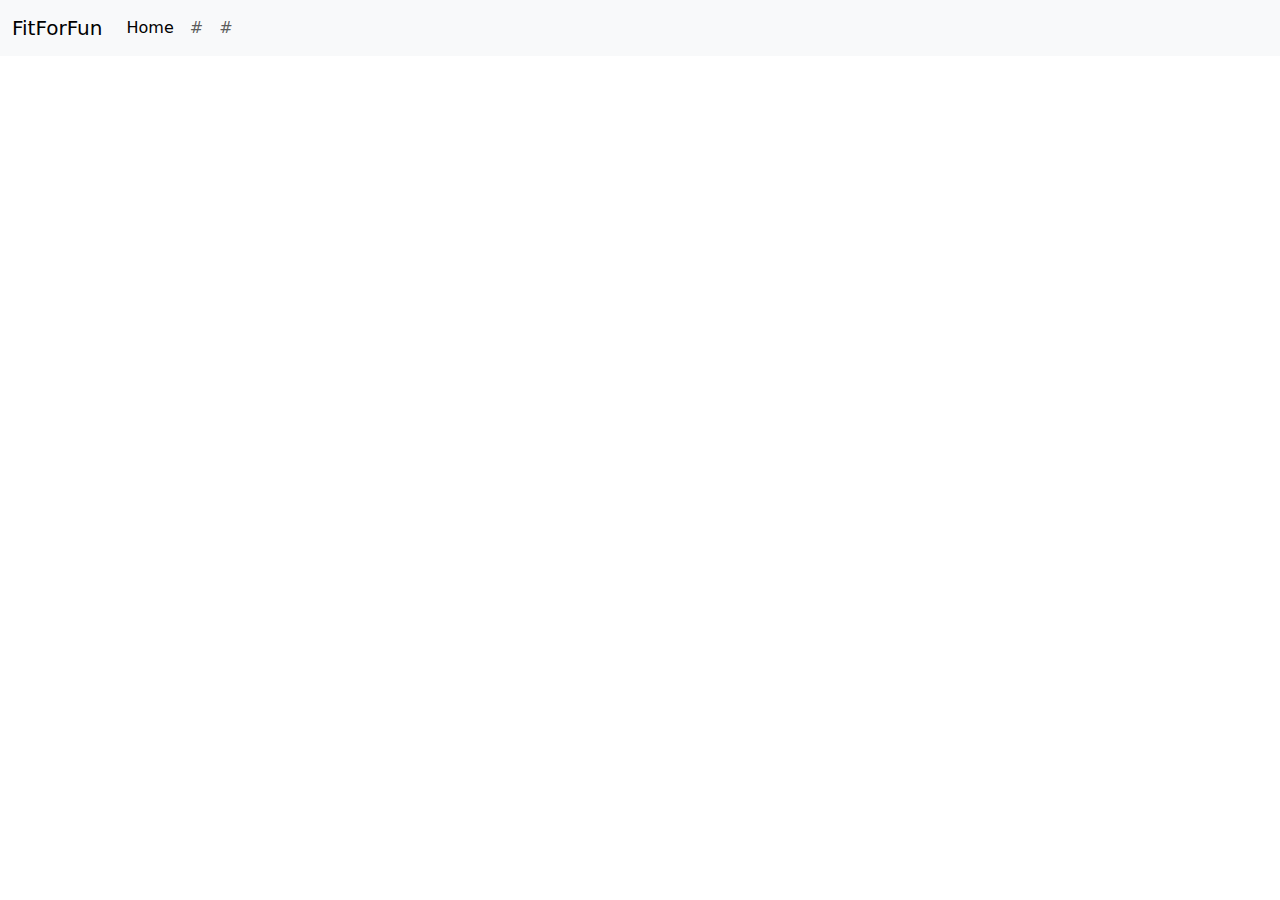
==== home/index.html @ dbcca7b9 "navbar bezig" ====
<!doctype html>
<html lang="en">

<head>
    <meta charset="utf-8">
    <meta name="viewport" content="width=device-width, initial-scale=1">
    <title>Bootstrap demo</title>
    <link rel="stylesheet" href="style.css">
    <link href="https://cdn.jsdelivr.net/npm/bootstrap@5.3.3/dist/css/bootstrap.min.css" rel="stylesheet"
        integrity="sha384-QWTKZyjpPEjISv5WaRU9OFeRpok6YctnYmDr5pNlyT2bRjXh0JMhjY6hW+ALEwIH" crossorigin="anonymous">
</head>

<body>

    <div id="navbar"></div>


    <script src="/navbar/navbar.js"></script>
    <script src="https://cdn.jsdelivr.net/npm/bootstrap@5.3.3/dist/js/bootstrap.bundle.min.js"
        integrity="sha384-YvpcrYf0tY3lHB60NNkmXc5s9fDVZLESaAA55NDzOxhy9GkcIdslK1eN7N6jIeHz" crossorigin="anonymous">
    </script>
</body>

</html>
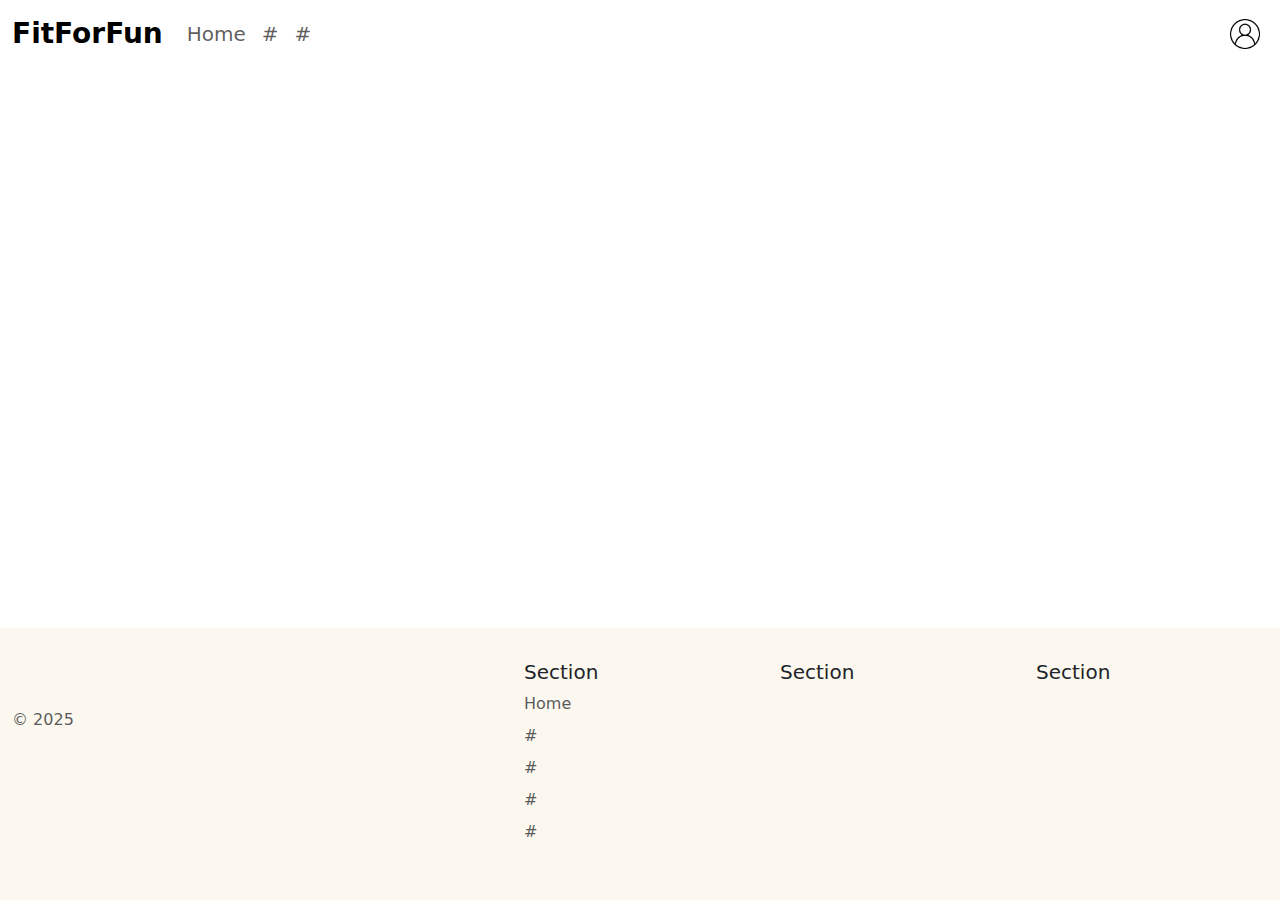
==== commit 2fa43aae: "footer" ====
--- a/home/index.html
+++ b/home/index.html
@@ -13,8 +13,8 @@
 <body>
 
     <div id="navbar"></div>
-
-
+    <div id="footer"></div>
+    <script src="/footer/footer.js"></script>
     <script src="/navbar/navbar.js"></script>
     <script src="https://cdn.jsdelivr.net/npm/bootstrap@5.3.3/dist/js/bootstrap.bundle.min.js"
         integrity="sha384-YvpcrYf0tY3lHB60NNkmXc5s9fDVZLESaAA55NDzOxhy9GkcIdslK1eN7N6jIeHz" crossorigin="anonymous">
--- a/home/style.css
+++ b/home/style.css
@@ -0,0 +1,3 @@
+#footer {
+    background-color:#fcf7ef;
+}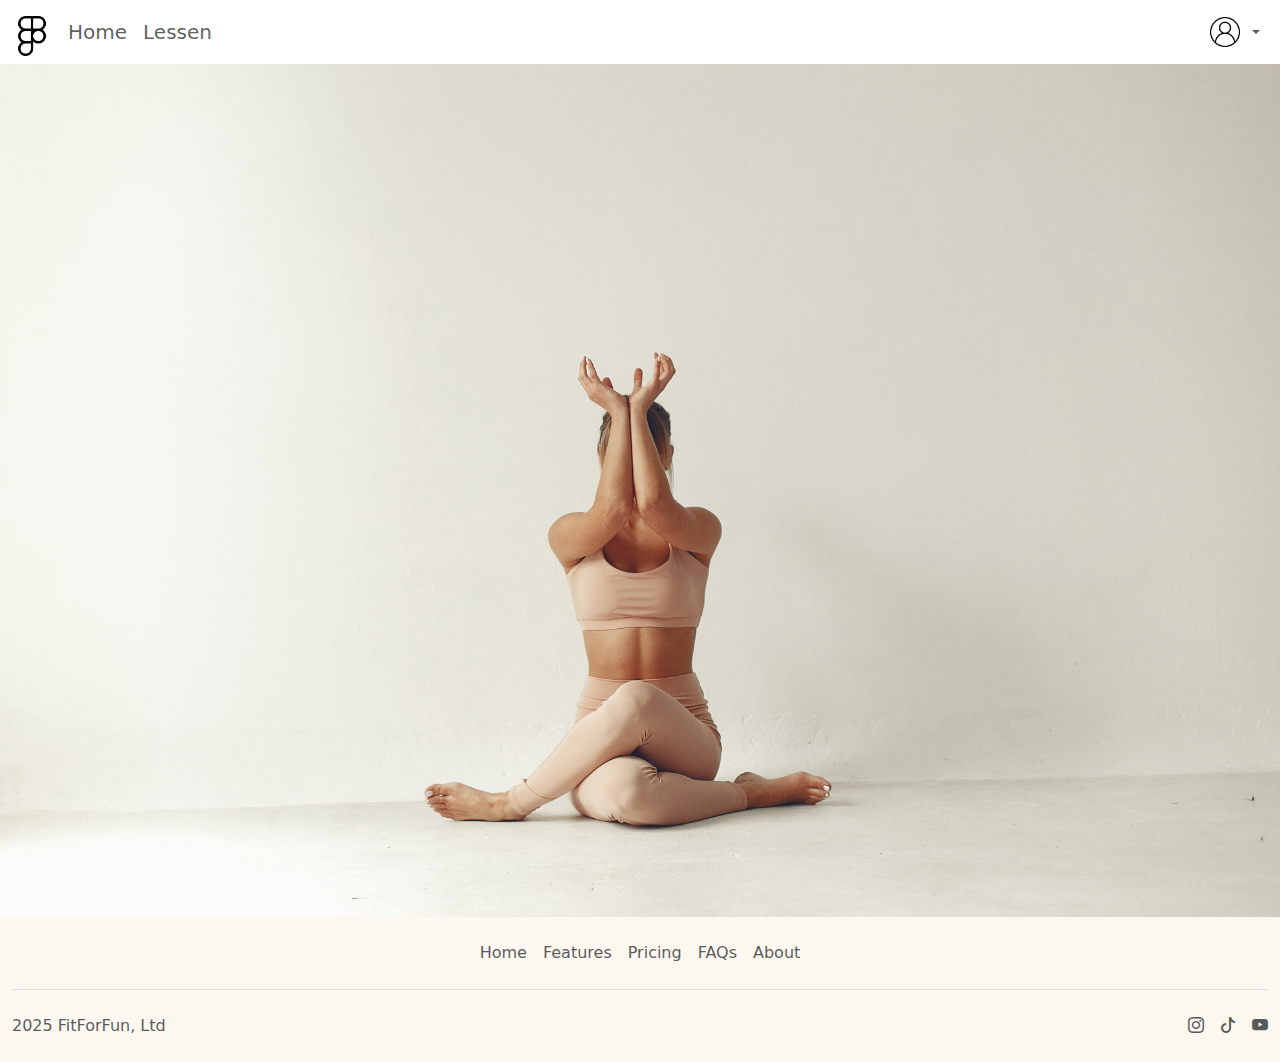
==== commit 673a0edb: "bugs opgelost" ====
--- a/home/index.html
+++ b/home/index.html
@@ -13,9 +13,13 @@
 <body>
 
     <div id="navbar"></div>
+
+    <img src="/home/beautiful-woman-is-engaged-yoga-studio.jpg" alt="" class="homeimg">
+
     <div id="footer"></div>
     <script src="/footer/footer.js"></script>
     <script src="/navbar/navbar.js"></script>
+    <link href="https://cdn.jsdelivr.net/npm/bootstrap-icons/font/bootstrap-icons.css" rel="stylesheet">
     <script src="https://cdn.jsdelivr.net/npm/bootstrap@5.3.3/dist/js/bootstrap.bundle.min.js"
         integrity="sha384-YvpcrYf0tY3lHB60NNkmXc5s9fDVZLESaAA55NDzOxhy9GkcIdslK1eN7N6jIeHz" crossorigin="anonymous">
     </script>
--- a/home/style.css
+++ b/home/style.css
@@ -1,3 +1,8 @@
 #footer {
     background-color:#fcf7ef;
+}
+
+.homeimg {
+    width: 100%;
+    height: auto;
 }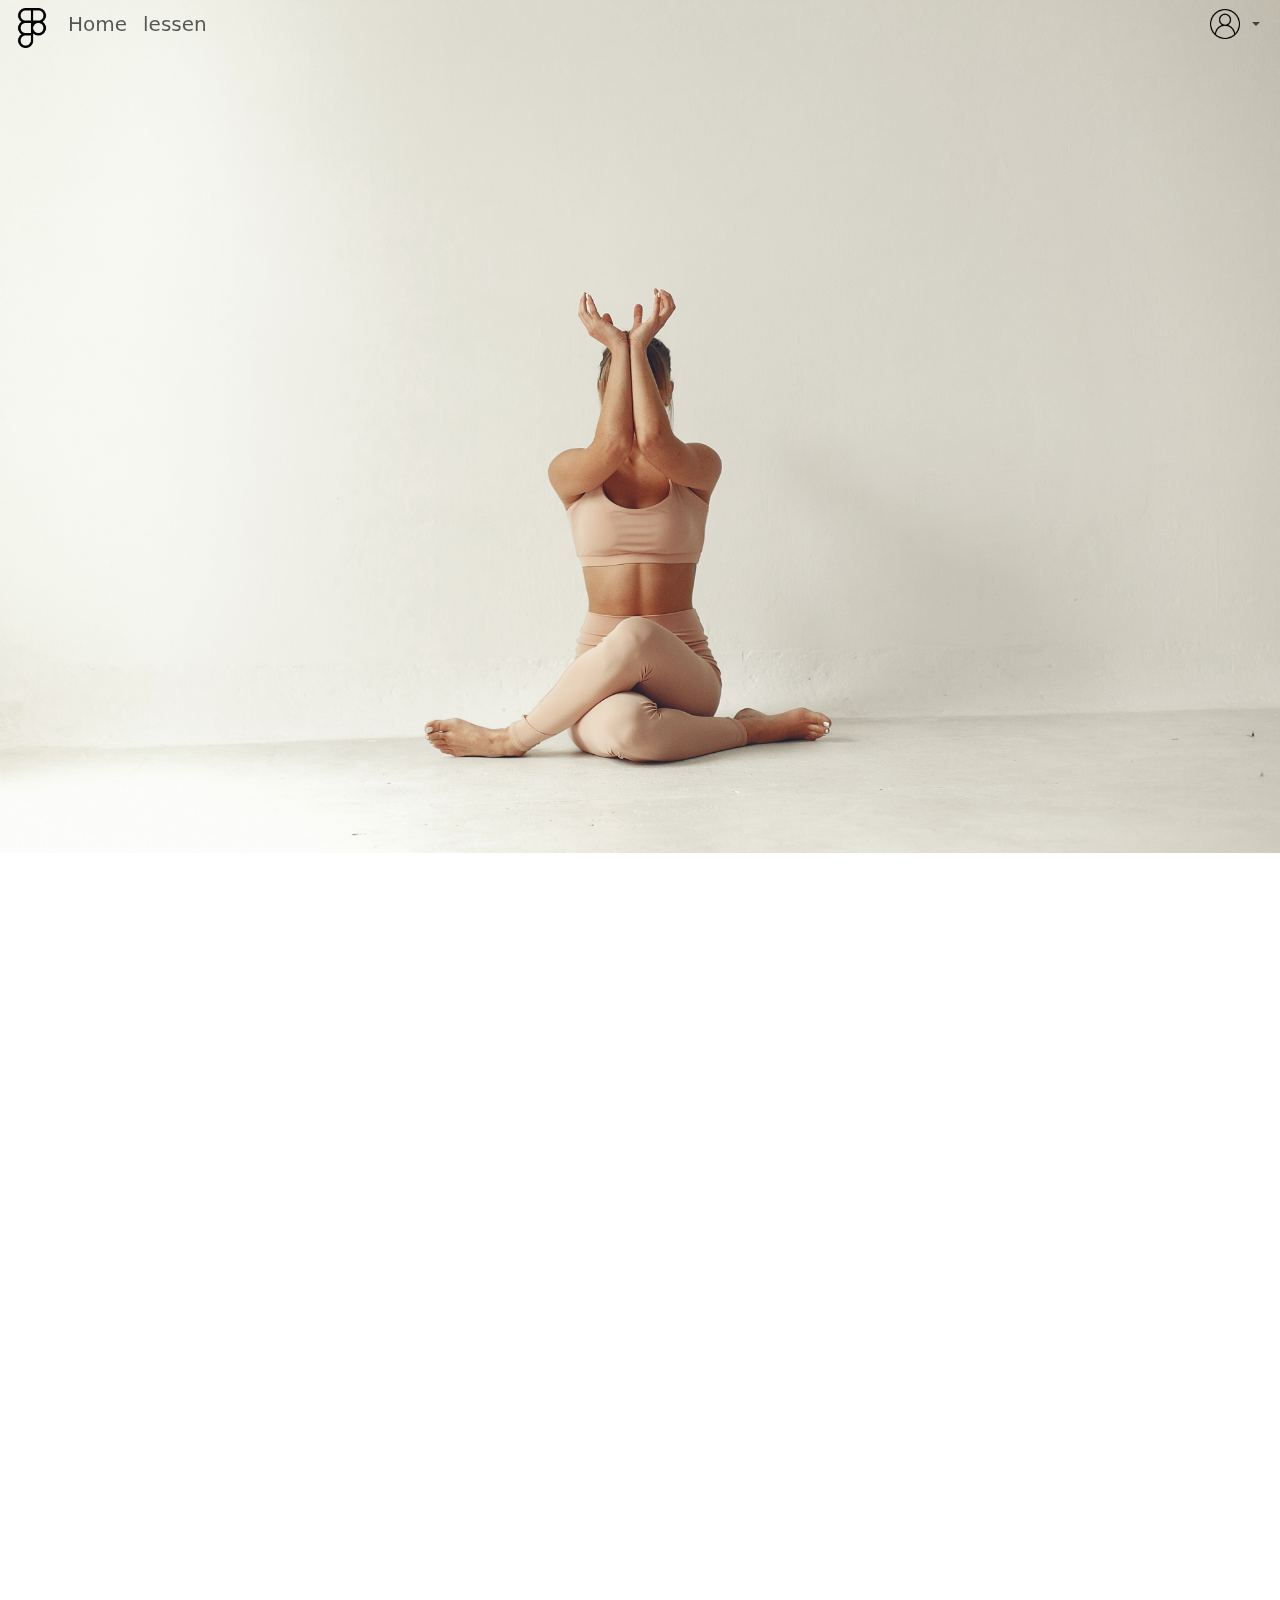
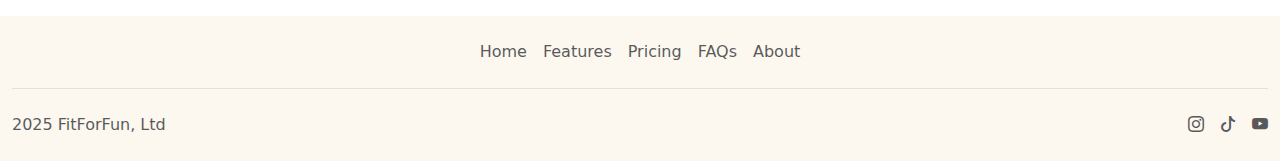
==== commit ba3ed464: "#" ====
--- a/home/index.html
+++ b/home/index.html
@@ -15,6 +15,9 @@
     <div id="navbar"></div>
 
     <img src="/home/beautiful-woman-is-engaged-yoga-studio.jpg" alt="" class="homeimg">
+    <div class="jemadre">
+        
+    </div>
 
     <div id="footer"></div>
     <script src="/footer/footer.js"></script>
--- a/home/style.css
+++ b/home/style.css
@@ -1,8 +1,10 @@
-#footer {
-    background-color:#fcf7ef;
+.jemadre {
+    height: 100em;
 }
 
 .homeimg {
     width: 100%;
     height: auto;
+    position: absolute;
+    top: 0;
 }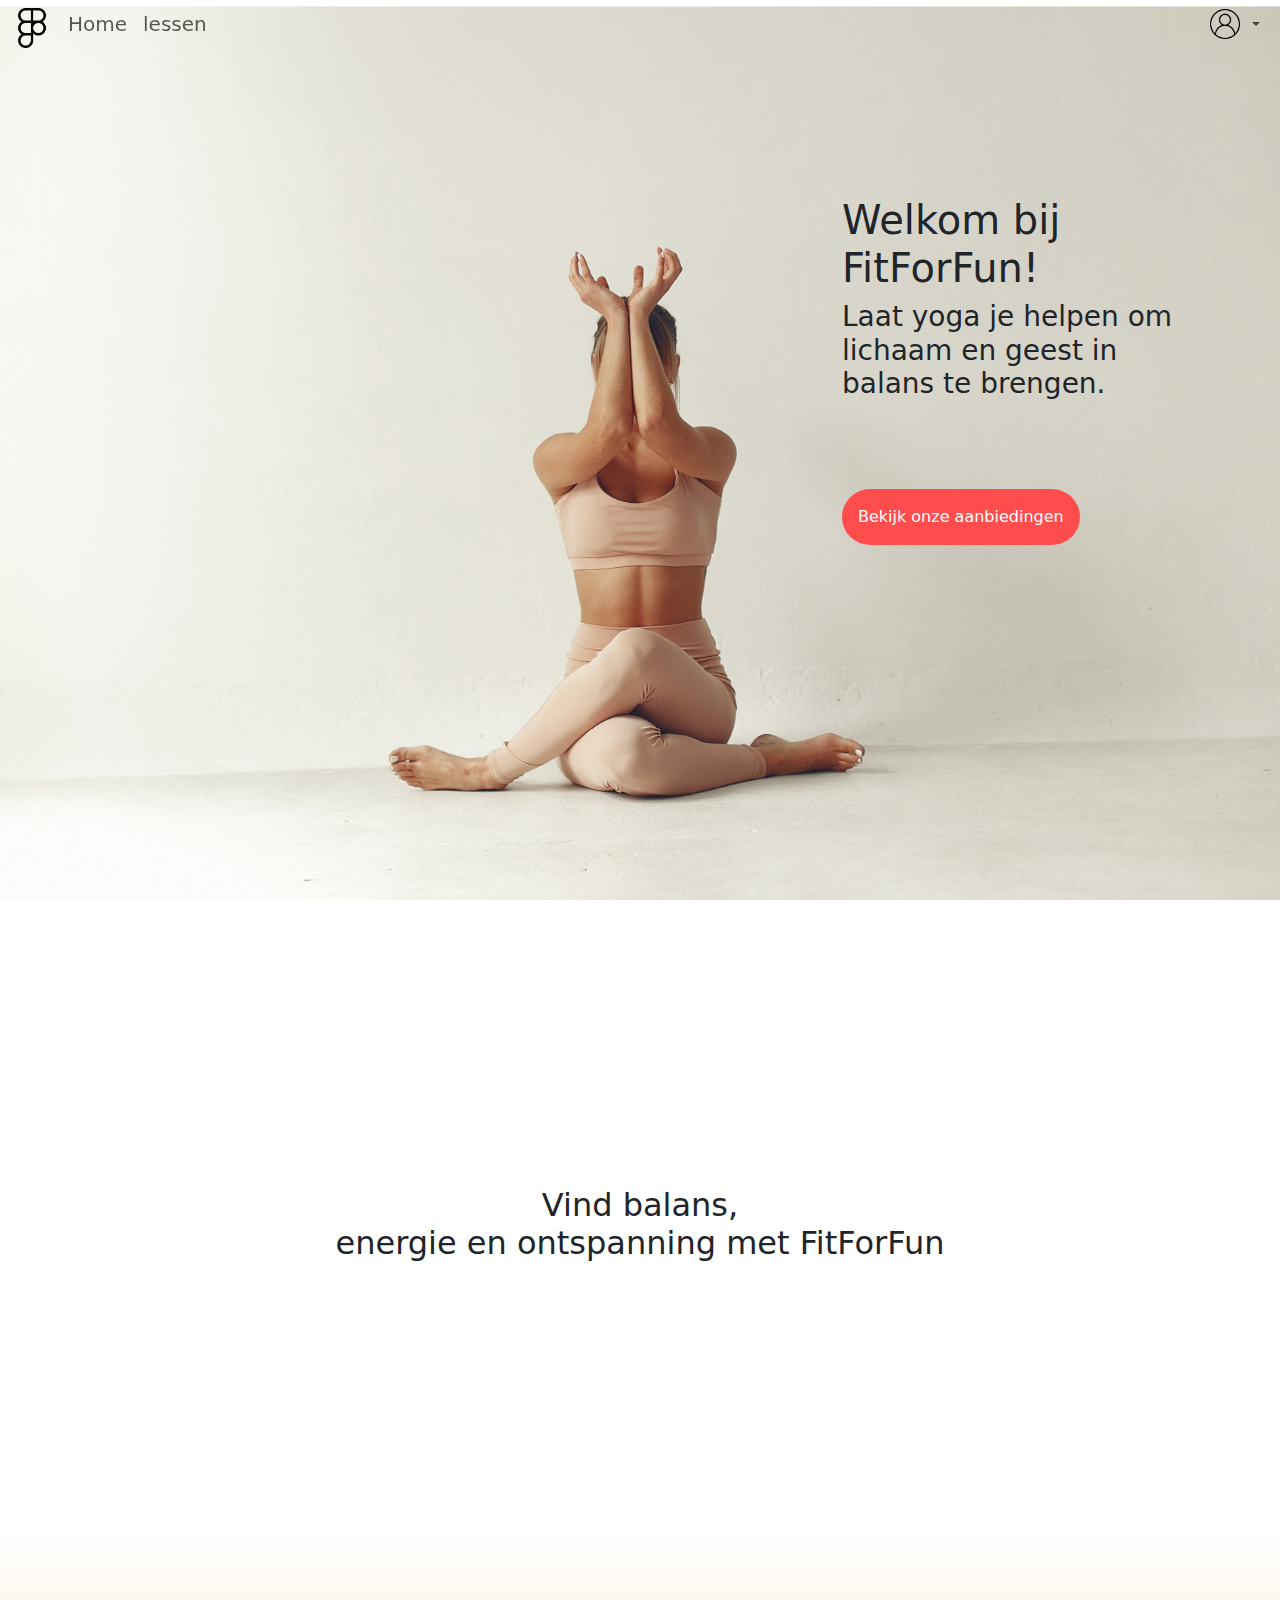
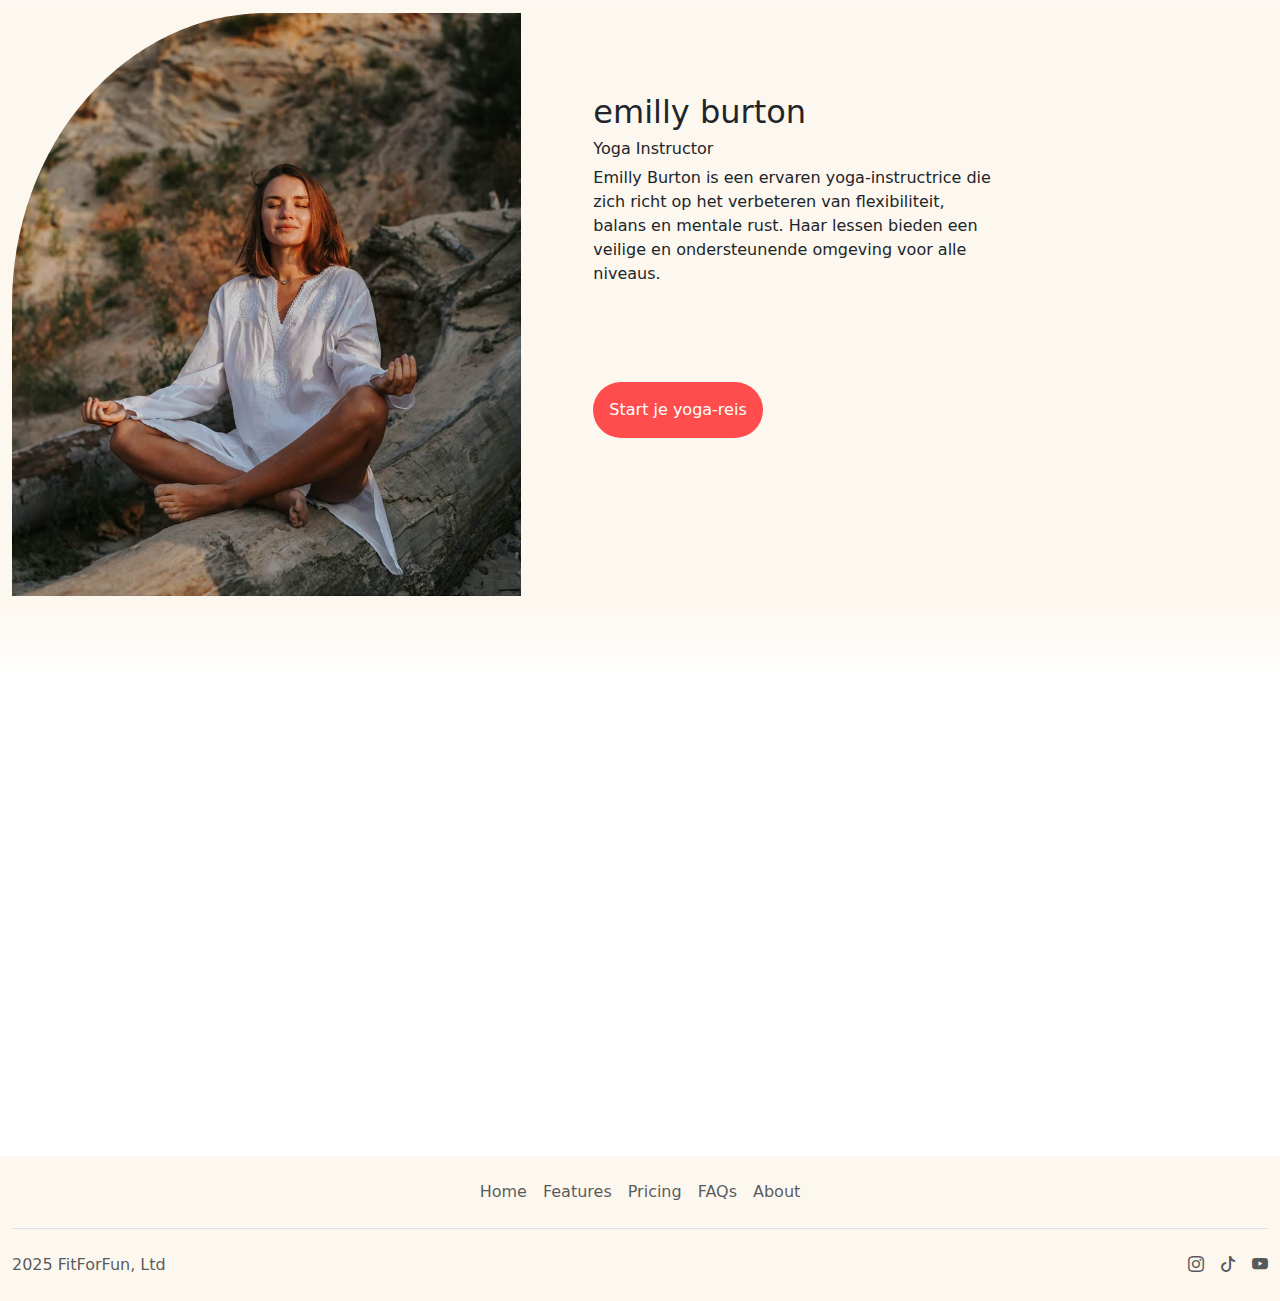
==== commit d393b5fa: "#" ====
--- a/home/index.html
+++ b/home/index.html
@@ -5,18 +5,45 @@
     <meta charset="utf-8">
     <meta name="viewport" content="width=device-width, initial-scale=1">
     <title>Bootstrap demo</title>
-    <link rel="stylesheet" href="style.css">
     <link href="https://cdn.jsdelivr.net/npm/bootstrap@5.3.3/dist/css/bootstrap.min.css" rel="stylesheet"
         integrity="sha384-QWTKZyjpPEjISv5WaRU9OFeRpok6YctnYmDr5pNlyT2bRjXh0JMhjY6hW+ALEwIH" crossorigin="anonymous">
+    <link rel="stylesheet" href="style.css">
 </head>
 
 <body>
 
     <div id="navbar"></div>
 
+    <div class="container intro-tekst">
+        <div class="row">
+            <div class="col-lg-8 col-md-12"></div>
+            <div class="col-lg-4 col-md-12 margin-top-intro">
+                <h1>Welkom bij FitForFun!</h1>
+                <h3>Laat yoga je helpen om lichaam en geest in balans te brengen.</h3>
+                <button class="red-button ">Bekijk onze aanbiedingen</button>
+            </div>
+        </div>
+    </div>
+
     <img src="/home/beautiful-woman-is-engaged-yoga-studio.jpg" alt="" class="homeimg">
-    <div class="jemadre">
-        
+
+    <div class="container">
+        <h2 class="speach">Vind balans,<br> energie en ontspanning met FitForFun</h2>
+    </div>
+
+    <div class="container-fluid emilly-container secundaire-kleur">
+        <div class="row">
+            <img class="col-md-5 emilly-foto" src="/home/team/h1-img-new.jpg" alt="alicia">
+            <div class="col-md-4 team-info">
+                <h2>emilly burton</h2>
+                <h6>Yoga Instructor</h6>
+                <p>Emilly Burton is een ervaren yoga-instructrice die zich richt op het verbeteren van flexibiliteit,
+                    balans en mentale rust. Haar lessen bieden een veilige en ondersteunende omgeving voor alle niveaus.
+                </p>
+                <button class=" red-button">Start je yoga-reis</button>
+            </div>
+            <div class="col"></div>
+        </div>
     </div>
 
     <div id="footer"></div>
--- a/home/style.css
+++ b/home/style.css
@@ -1,10 +1,63 @@
-.jemadre {
-    height: 100em;
+body {
+    margin: 0;
+    padding: 0;
 }
+
 
 .homeimg {
     width: 100%;
-    height: auto;
+    height: 100vh;
     position: absolute;
     top: 0;
+    object-fit: cover;
+    z-index: -1;
+}
+
+.intro-tekst {
+    position: relative;
+    height: 100vh;
+}
+
+.margin-top-intro {
+    padding-top: 20vh
+}
+
+.red-button {
+    background-color: #ff4c4c;
+    color: #ffff;
+    border: 0;
+    padding: 1em;
+    border-radius: 2em;
+    transition: background-color 0.6s ease;
+    margin-top: 5em;
+}
+
+.red-button:hover {
+    background-color: #d33636;
+}
+
+.speach {
+    text-align: center;
+    margin-top: 30vh;
+    margin-bottom: 30vh;
+}
+
+.team-info {
+    margin-left: 3em;
+    margin-top: 5em;
+}
+
+.emilly-foto {
+    border-top-left-radius: 50%;
+}
+
+.emilly-container {
+    margin-bottom: 30em;
+}
+
+.secundaire-kleur {
+    background: rgb(255, 255, 255);
+    background: linear-gradient(180deg, rgba(255, 255, 255, 1) 0%, rgba(252, 247, 239, 1) 10%, rgba(252, 247, 239, 1) 90%, rgba(255, 255, 255, 1) 100%);
+    padding-top: 5em;
+    padding-bottom: 5em;
 }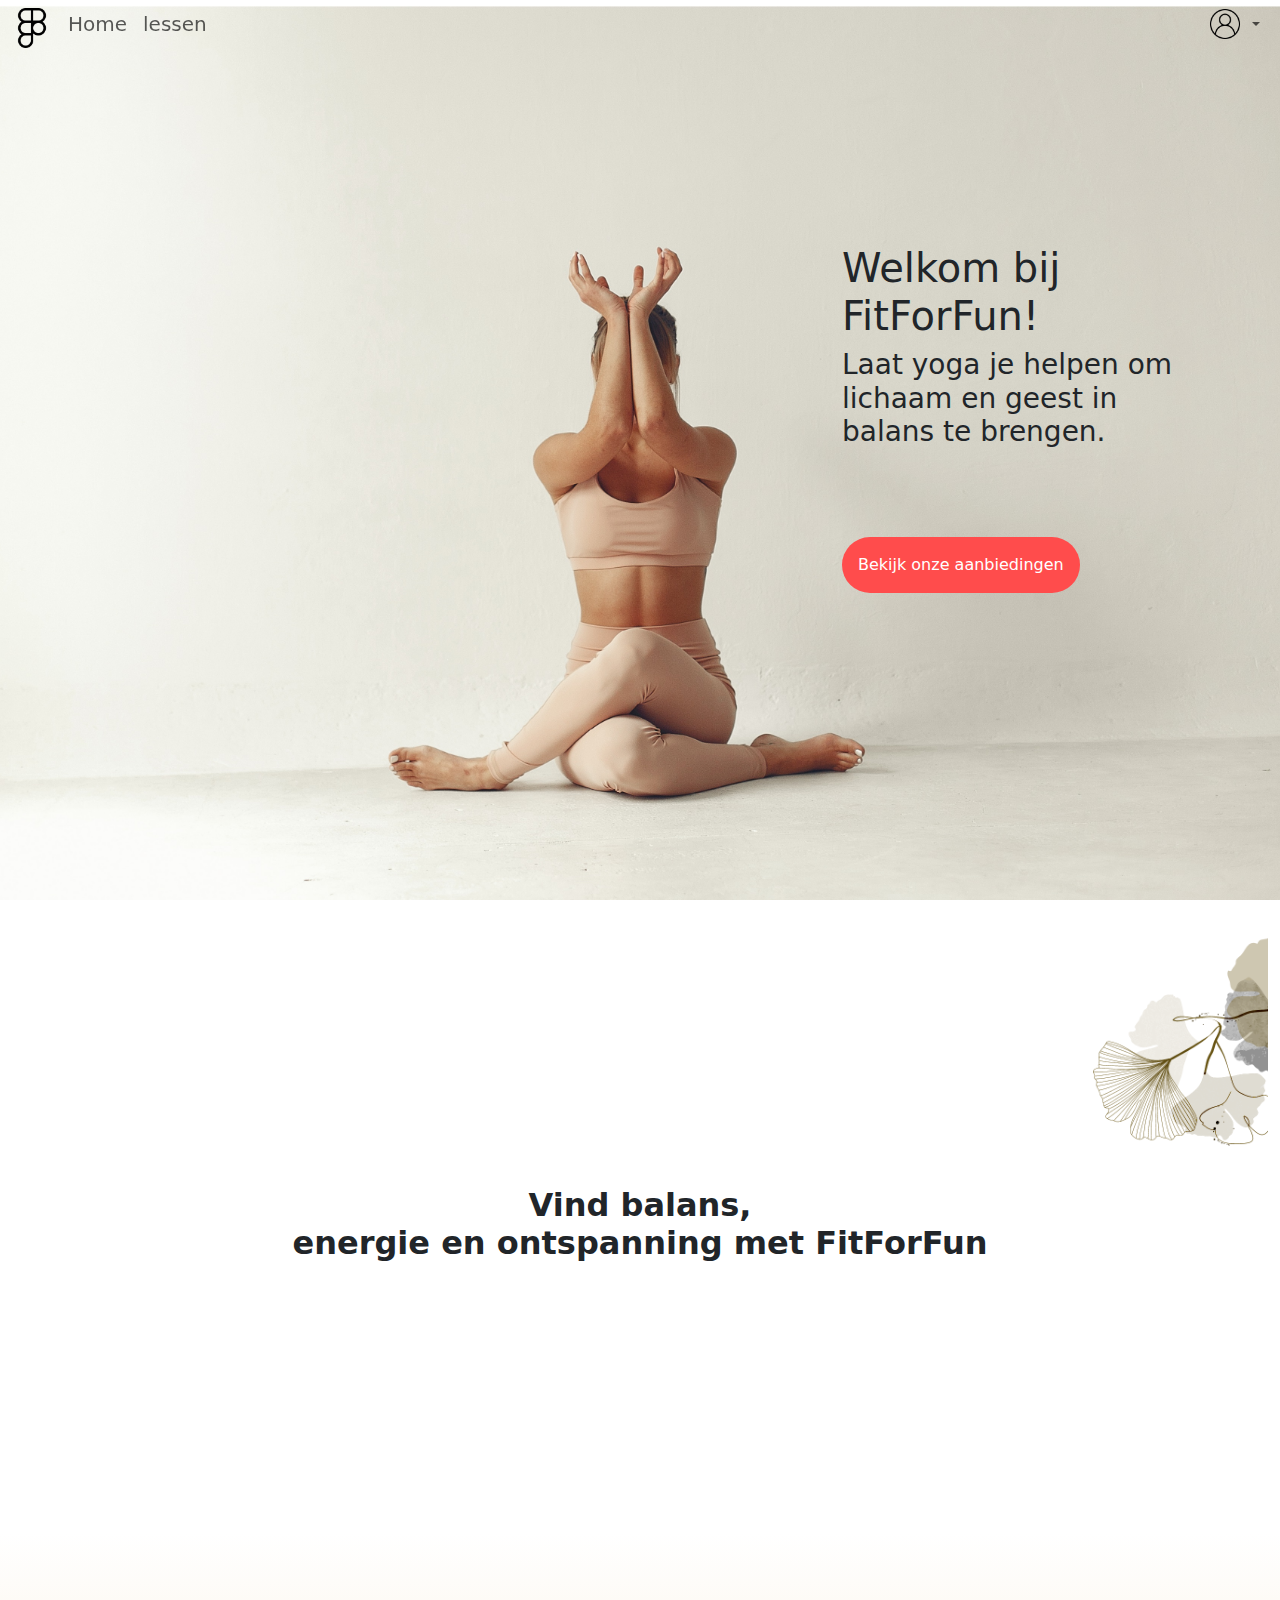
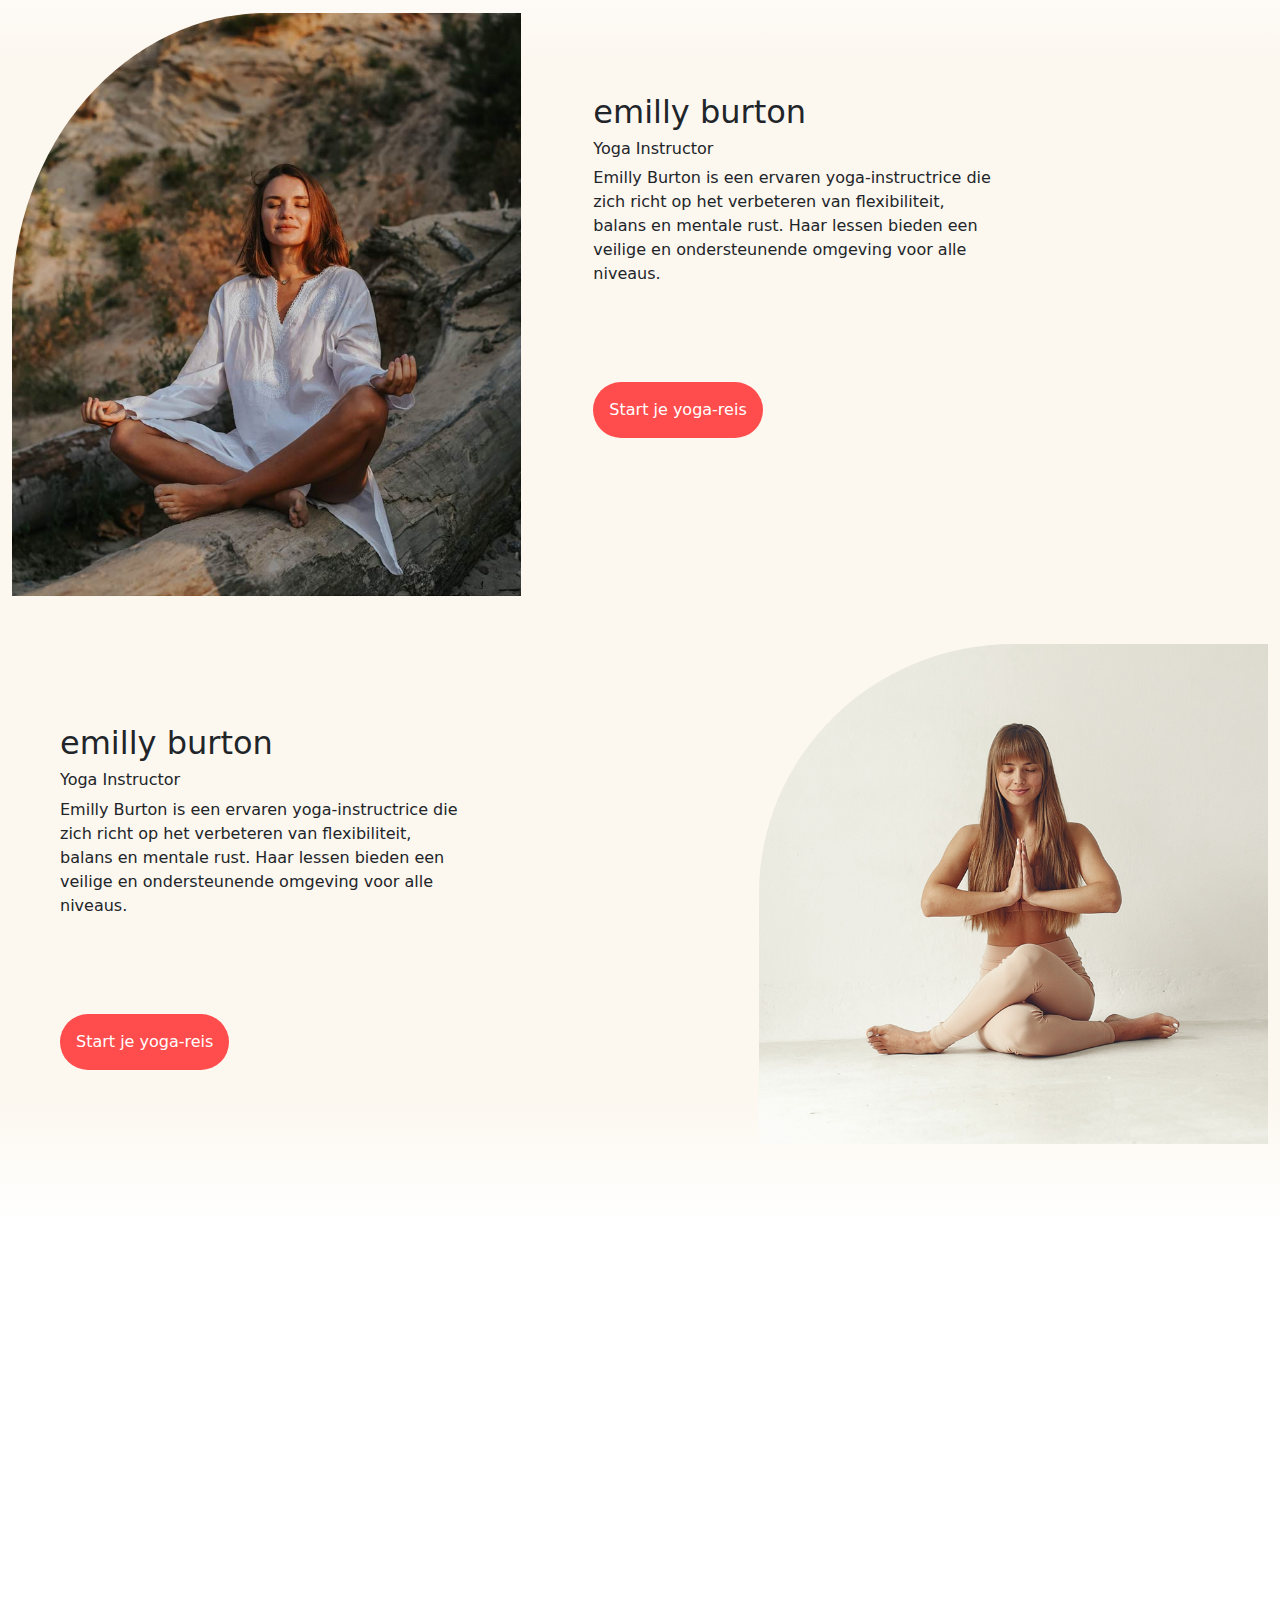
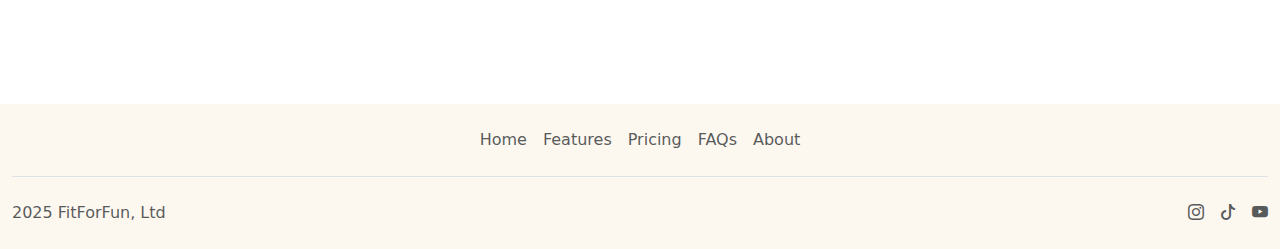
==== commit ba65ec3d: "homepage" ====
--- a/home/index.html
+++ b/home/index.html
@@ -17,7 +17,7 @@
     <div class="container intro-tekst">
         <div class="row">
             <div class="col-lg-8 col-md-12"></div>
-            <div class="col-lg-4 col-md-12 margin-top-intro">
+            <div class="col-lg-4 col-md-12 margin-top-intro mt-sm-5">
                 <h1>Welkom bij FitForFun!</h1>
                 <h3>Laat yoga je helpen om lichaam en geest in balans te brengen.</h3>
                 <button class="red-button ">Bekijk onze aanbiedingen</button>
@@ -28,7 +28,10 @@
     <img src="/home/beautiful-woman-is-engaged-yoga-studio.jpg" alt="" class="homeimg">
 
     <div class="container">
-        <h2 class="speach">Vind balans,<br> energie en ontspanning met FitForFun</h2>
+        <div class="row ">
+            <h2 class="speach">Vind balans,<br> energie en ontspanning met FitForFun</h2>
+            <img src="/home/fotos/main-home-offset-img-2.png" alt="" class="col-2 background-foto ">
+        </div>
     </div>
 
     <div class="container-fluid emilly-container secundaire-kleur">
@@ -44,6 +47,21 @@
             </div>
             <div class="col"></div>
         </div>
+
+        <div class="row mt-5">
+            <div class="col-md-4 team-info ">
+                <h2>emilly burton</h2>
+                <h6>Yoga Instructor</h6>
+                <p>Emilly Burton is een ervaren yoga-instructrice die zich richt op het verbeteren van
+                    flexibiliteit,
+                    balans en mentale rust. Haar lessen bieden een veilige en ondersteunende omgeving voor alle
+                    niveaus.
+                </p>
+                <button class=" red-button">Start je yoga-reis</button>
+            </div>
+            <div class="col"></div>
+            <img class="col-md-5 emilly-foto" src="/home/team/main-home-img-3.jpg" alt="alicia">
+        </div>
     </div>
 
     <div id="footer"></div>
--- a/home/style.css
+++ b/home/style.css
@@ -40,6 +40,9 @@
     text-align: center;
     margin-top: 30vh;
     margin-bottom: 30vh;
+    font-family:;
+    font-weight: bold;
+    font-size: 2em;
 }
 
 .team-info {
@@ -60,4 +63,10 @@
     background: linear-gradient(180deg, rgba(255, 255, 255, 1) 0%, rgba(252, 247, 239, 1) 10%, rgba(252, 247, 239, 1) 90%, rgba(255, 255, 255, 1) 100%);
     padding-top: 5em;
     padding-bottom: 5em;
+}
+
+.background-foto {
+    z-index: -1;
+    position: absolute;
+    right: 0;
 }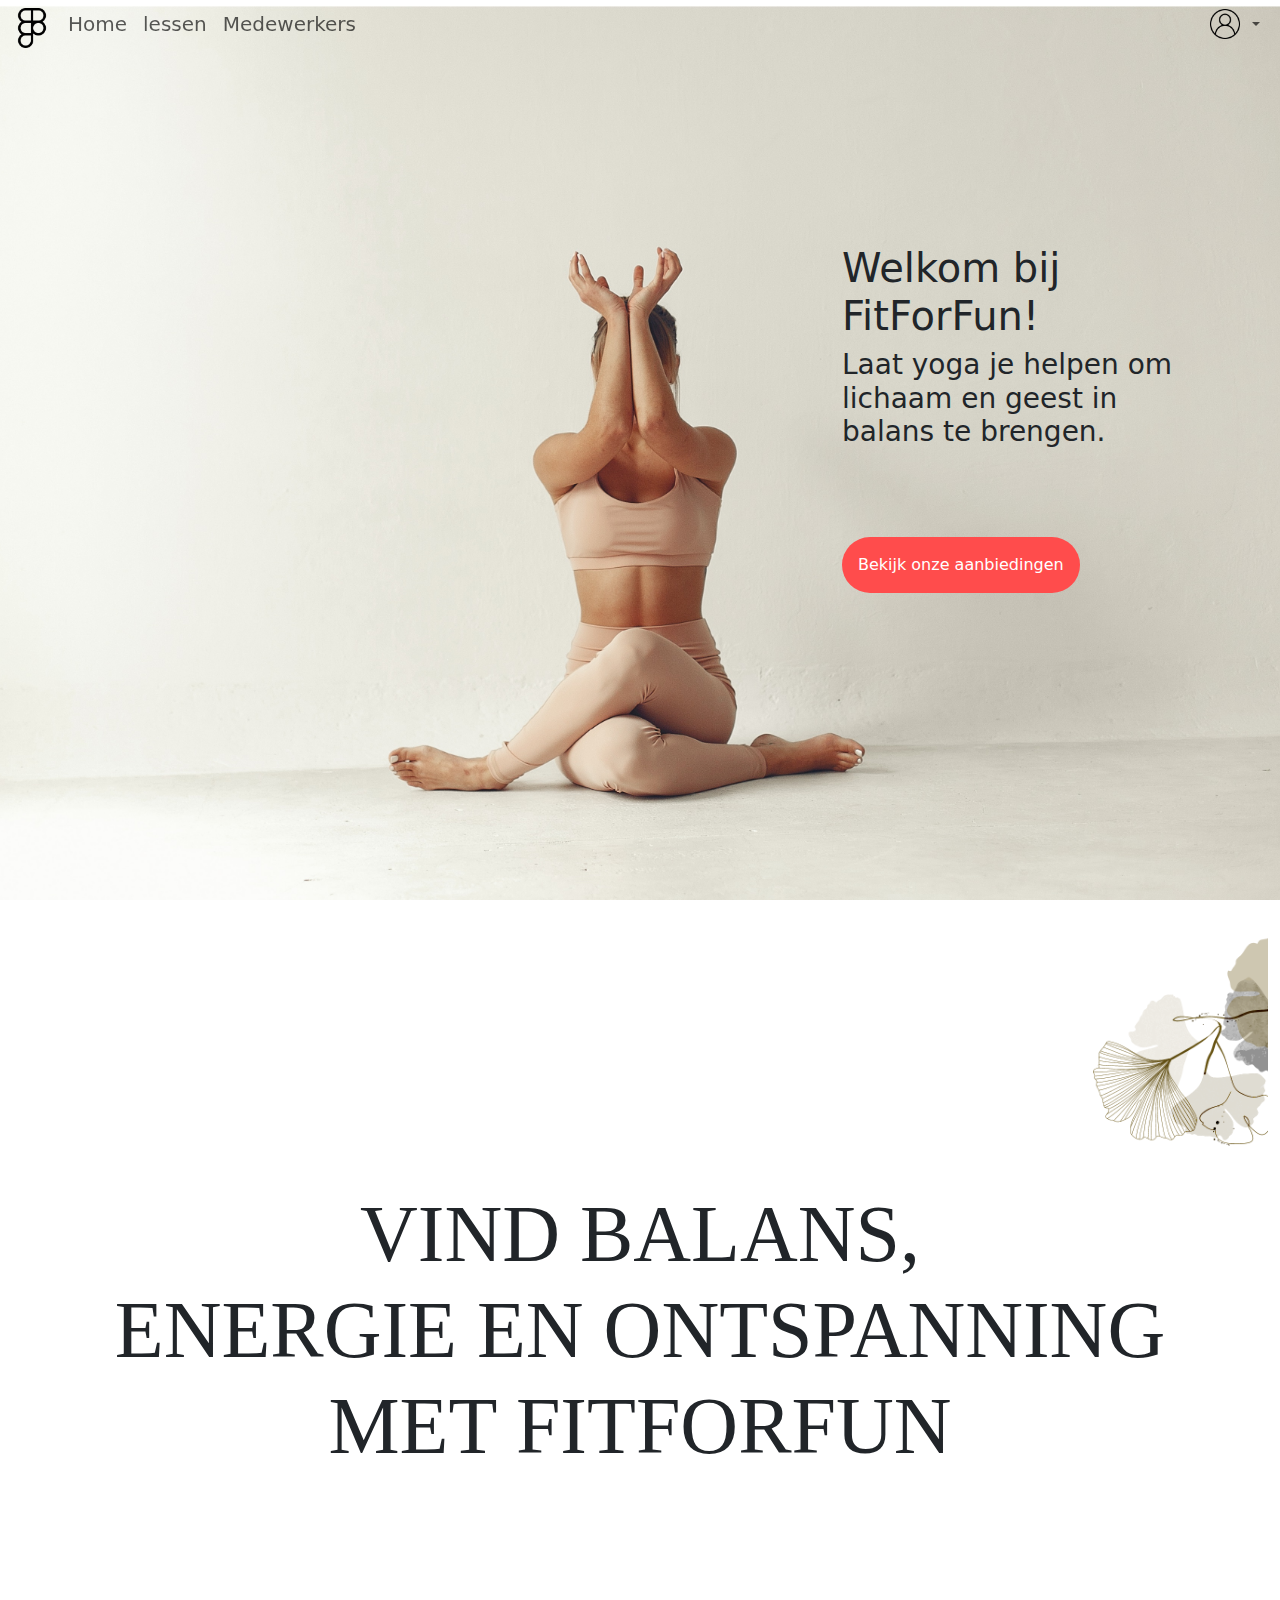
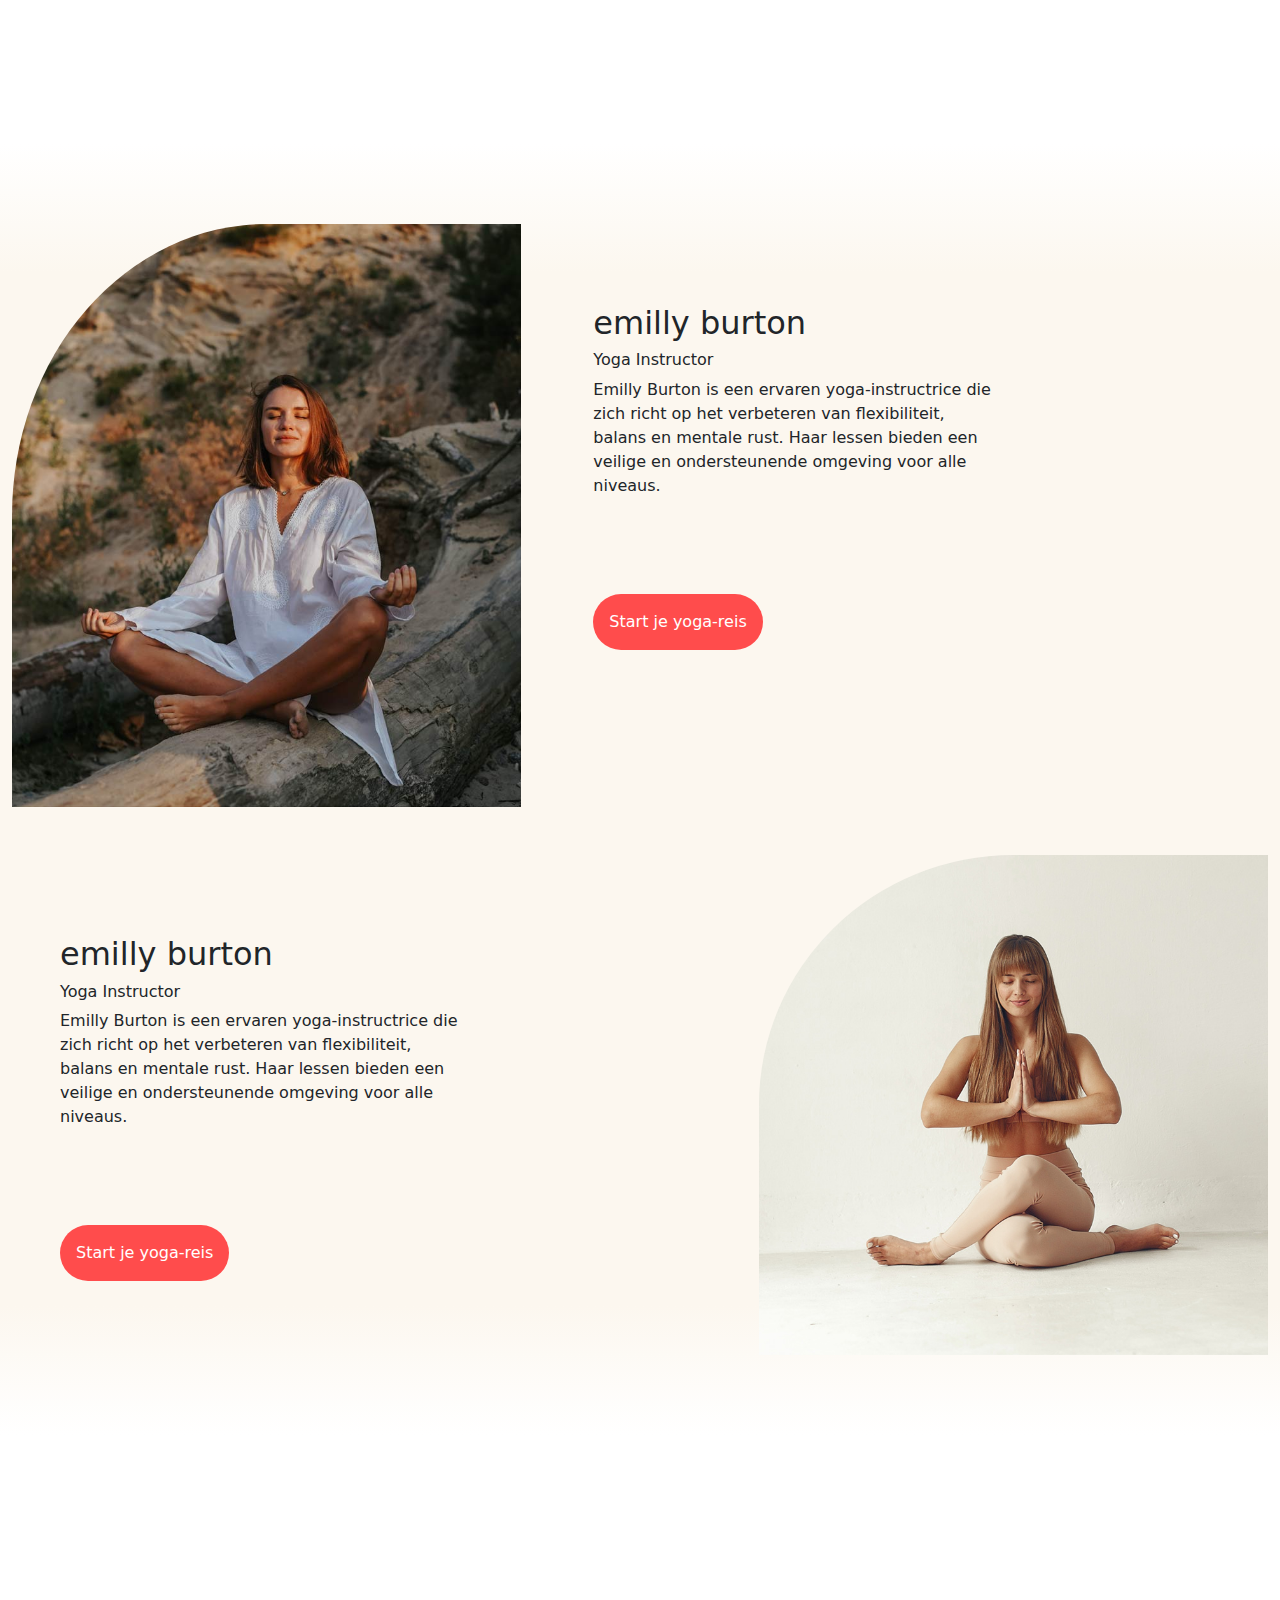
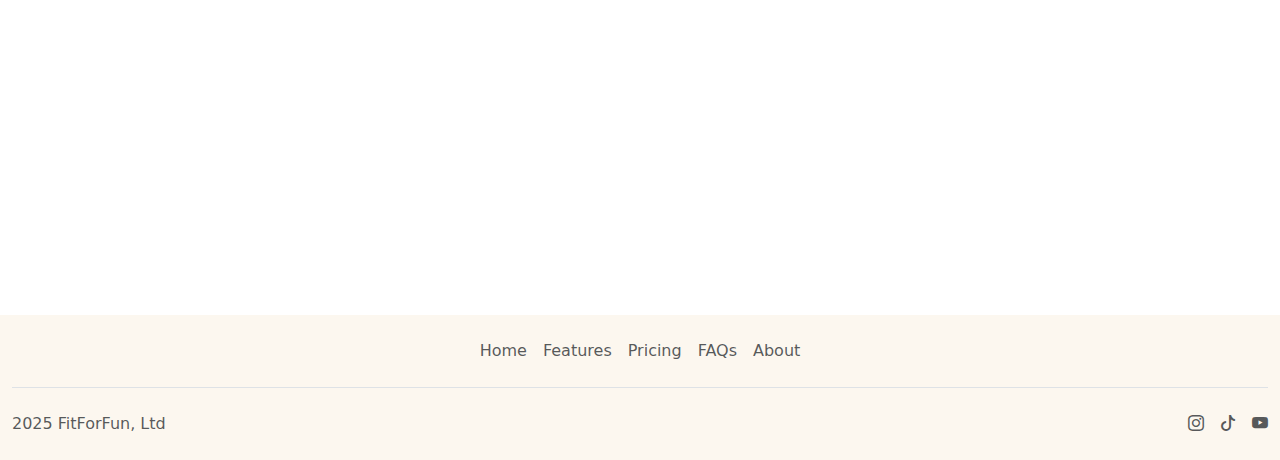
==== commit d3d995cb: "managment" ====
--- a/home/index.html
+++ b/home/index.html
@@ -20,7 +20,9 @@
             <div class="col-lg-4 col-md-12 margin-top-intro mt-sm-5">
                 <h1>Welkom bij FitForFun!</h1>
                 <h3>Laat yoga je helpen om lichaam en geest in balans te brengen.</h3>
-                <button class="red-button ">Bekijk onze aanbiedingen</button>
+                <a href="/home/404/404.html">
+                <button class="red-button" >Bekijk onze aanbiedingen</button>
+                </a>
             </div>
         </div>
     </div>
@@ -43,7 +45,9 @@
                 <p>Emilly Burton is een ervaren yoga-instructrice die zich richt op het verbeteren van flexibiliteit,
                     balans en mentale rust. Haar lessen bieden een veilige en ondersteunende omgeving voor alle niveaus.
                 </p>
+                <a href="/home/404/404.html">
                 <button class=" red-button">Start je yoga-reis</button>
+                </a>
             </div>
             <div class="col"></div>
         </div>
@@ -57,7 +61,9 @@
                     balans en mentale rust. Haar lessen bieden een veilige en ondersteunende omgeving voor alle
                     niveaus.
                 </p>
+                <a href="/home/404/404.html">
                 <button class=" red-button">Start je yoga-reis</button>
+                </a>
             </div>
             <div class="col"></div>
             <img class="col-md-5 emilly-foto" src="/home/team/main-home-img-3.jpg" alt="alicia">
--- a/home/style.css
+++ b/home/style.css
@@ -40,9 +40,10 @@
     text-align: center;
     margin-top: 30vh;
     margin-bottom: 30vh;
-    font-family:;
-    font-weight: bold;
-    font-size: 2em;
+    font-family: edensor;
+    font-weight: 400;
+    font-size: 5em;
+    text-transform: uppercase;
 }
 
 .team-info {
